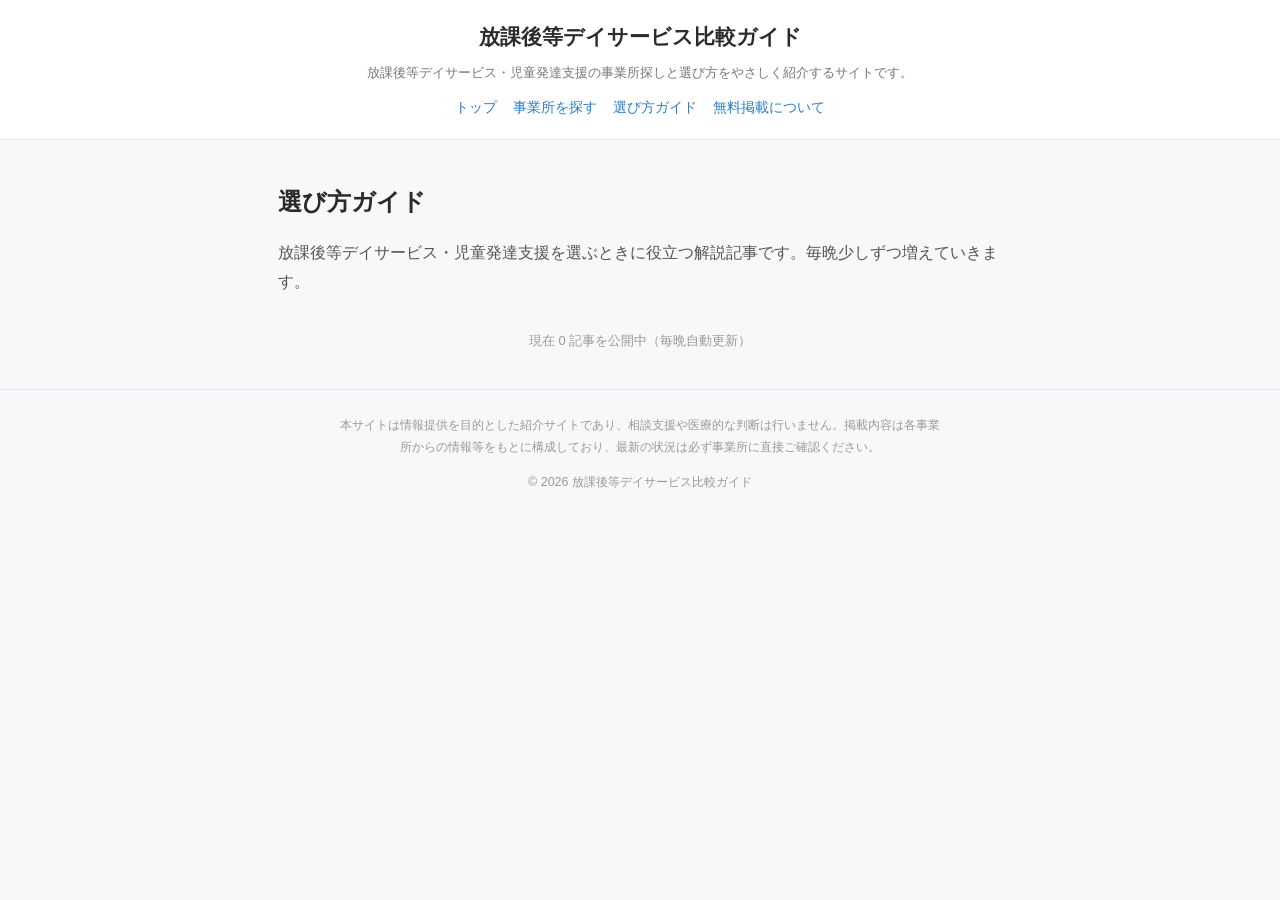
==== docs/articles.html @ 0d0753ae "初期雛形: kurashi-guide方式のコラム自動生成 + 事業所紹介ページ 放課後等デイサービス比較ガイドのMVP。kurashi-guideと同じ GitHub Actions夜間自動執筆の仕" ====
<!DOCTYPE html>
<html lang="ja">
<head>
<meta charset="utf-8">
<meta name="viewport" content="width=device-width, initial-scale=1">
<title>選び方ガイド | 放課後等デイサービス比較ガイド</title>
<meta name="description" content="放課後等デイサービスの選び方や制度について解説する記事の一覧です。">
<meta name="robots" content="index,follow">
<link rel="canonical" href="https://ham225.github.io/houkago-day-guide/articles.html">
<meta property="og:title" content="選び方ガイド | 放課後等デイサービス比較ガイド">
<meta property="og:description" content="放課後等デイサービスの選び方や制度について解説する記事の一覧です。">
<meta property="og:type" content="article">
<meta property="og:site_name" content="放課後等デイサービス比較ガイド">
<link rel="stylesheet" href="style.css">
<!-- AdSense用: 審査通過後にここへ広告コードを貼る -->
</head>
<body>
<header class="site-header">
  <a class="site-title" href="index.html">放課後等デイサービス比較ガイド</a>
  <p class="site-tagline">放課後等デイサービス・児童発達支援の事業所探しと選び方をやさしく紹介するサイトです。</p>
  <nav class="site-nav">
    <a href="index.html">トップ</a>
    <a href="facilities.html">事業所を探す</a>
    <a href="articles.html">選び方ガイド</a>
    <a href="about-listing.html">無料掲載について</a>
  </nav>
</header>
<main class="container">

<h1 class="index-h1">選び方ガイド</h1>
<p class="index-lead">放課後等デイサービス・児童発達支援を選ぶときに役立つ解説記事です。毎晩少しずつ増えていきます。</p>
<ul class="card-list">
</ul>
<p class="count">現在 0 記事を公開中（毎晩自動更新）</p>

</main>
<footer class="site-footer">
  <p class="disclaimer">本サイトは情報提供を目的とした紹介サイトであり、相談支援や医療的な判断は行いません。掲載内容は各事業所からの情報等をもとに構成しており、最新の状況は必ず事業所に直接ご確認ください。</p>
  <p>&copy; 2026 放課後等デイサービス比較ガイド</p>
</footer>
</body>
</html>
---- docs/style.css ----
:root{--bg:#f6f8fa;--ink:#2b2b2b;--accent:#2d7dc4;--card:#fff;--line:#e2e8ee}
*{box-sizing:border-box}body{margin:0;font-family:-apple-system,"Hiragino Kaku Gothic ProN","Yu Gothic",sans-serif;
background:var(--bg);color:var(--ink);line-height:1.8}
a{color:var(--accent);text-decoration:none}a:hover{text-decoration:underline}
.site-header{background:#fff;border-bottom:1px solid var(--line);padding:18px 20px;text-align:center}
.site-title{font-size:1.3rem;font-weight:700;color:var(--ink)}
.site-tagline{margin:6px 0 0;font-size:.8rem;color:#777}
.site-nav{margin-top:12px;display:flex;gap:16px;justify-content:center;flex-wrap:wrap;font-size:.85rem}
.container{max-width:760px;margin:0 auto;padding:24px 18px}
.index-h1{font-size:1.5rem}.index-lead{color:#555}
.section-h2{font-size:1.15rem;border-left:5px solid var(--accent);padding-left:12px;margin-top:34px}
.card-list{list-style:none;padding:0;margin:0;display:grid;gap:14px}
.card a{display:block;background:var(--card);border:1px solid var(--line);border-radius:12px;
padding:16px 18px;color:var(--ink)}
.card a:hover{border-color:var(--accent);text-decoration:none}
.card-title{display:block;font-weight:700;font-size:1.05rem}
.card-desc{display:block;color:#666;font-size:.85rem;margin:6px 0}
.card-date{display:block;color:#aaa;font-size:.75rem}
.more{margin-top:10px;font-size:.85rem}
.count{color:#999;font-size:.8rem;text-align:center;margin-top:16px}
article h1{font-size:1.5rem;line-height:1.4}
.crumb{font-size:.8rem;color:#999}.meta{color:#999;font-size:.8rem}
.tags{margin:8px 0 20px}.tag{display:inline-block;background:#e7f0f8;color:#2d5f8a;
font-size:.72rem;padding:3px 8px;border-radius:20px;margin-right:6px}
.fac-table{width:100%;border-collapse:collapse;margin:16px 0}
.fac-table th{text-align:left;color:#666;font-size:.85rem;padding:8px 12px 8px 0;width:110px;vertical-align:top}
.fac-table td{padding:8px 0;border-bottom:1px solid var(--line)}
.article-body h2{border-left:5px solid var(--accent);padding-left:12px;margin-top:34px;font-size:1.2rem}
.article-body h3{margin-top:24px;font-size:1.05rem}
.article-body ul,.article-body ol{padding-left:1.4em}
.back{margin-top:40px}
.faq{margin-top:40px}.faq h2{border-left:5px solid var(--accent);padding-left:12px;font-size:1.2rem}
.faq-item{background:var(--card);border:1px solid var(--line);border-radius:10px;padding:12px 16px;margin:10px 0}
.faq-item summary{font-weight:700;cursor:pointer}
.faq-item p{margin:10px 0 0;color:#555}
.related{margin-top:40px;background:var(--card);border:1px solid var(--line);border-radius:12px;padding:16px 20px}
.related h2{font-size:1.1rem;margin-top:0}
.related ul{margin:0;padding-left:1.2em}.related li{margin:6px 0}
.site-footer{border-top:1px solid var(--line);padding:24px 18px;text-align:center;color:#999;font-size:.78rem}
.disclaimer{max-width:600px;margin:0 auto 10px}
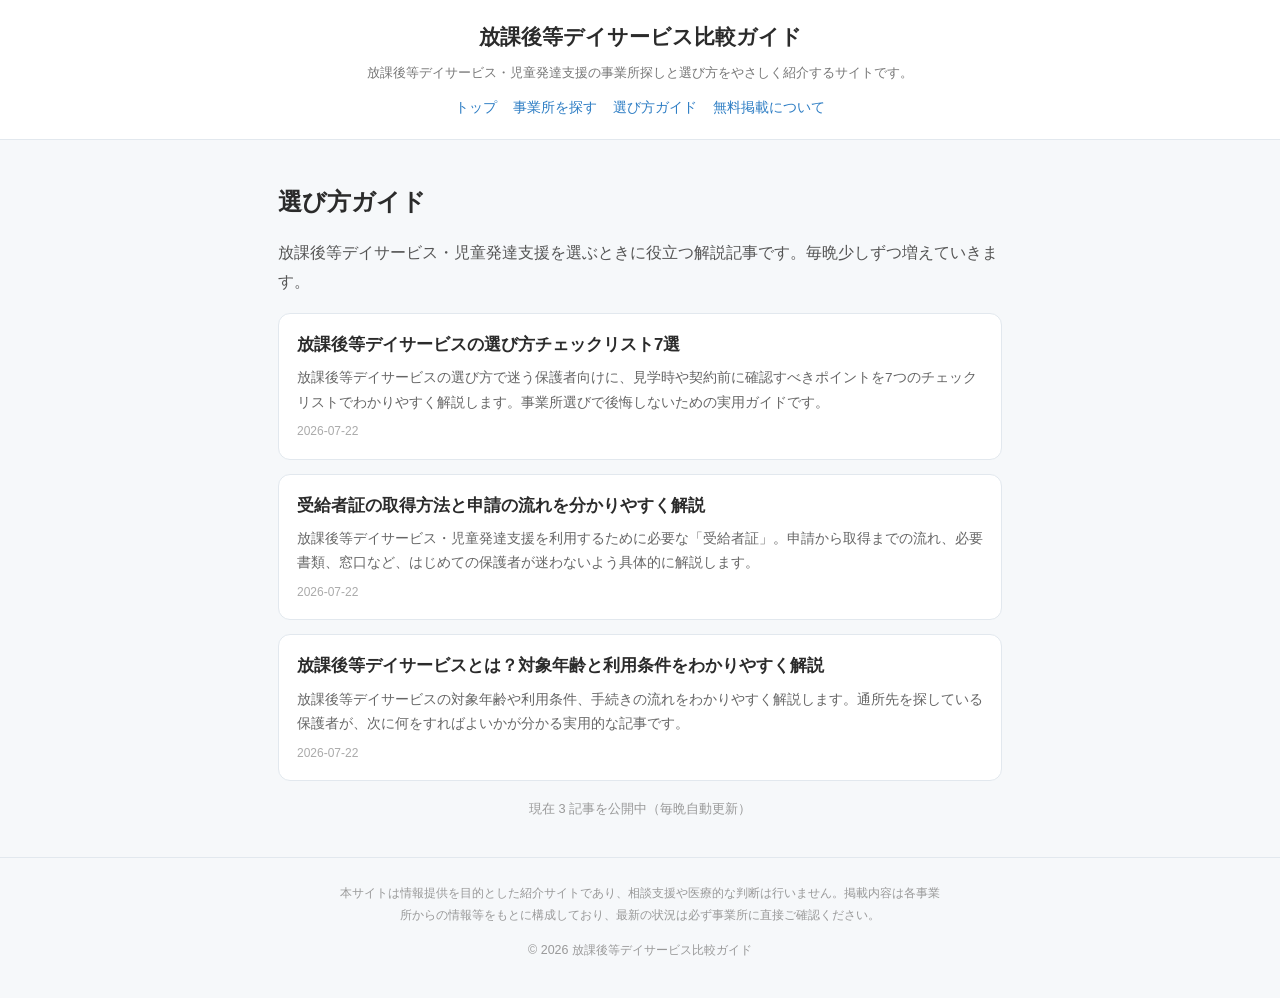
==== commit c0eec6a1: "自動生成: 2026-07-22" ====
--- a/docs/articles.html
+++ b/docs/articles.html
@@ -30,8 +30,29 @@
 <h1 class="index-h1">選び方ガイド</h1>
 <p class="index-lead">放課後等デイサービス・児童発達支援を選ぶときに役立つ解説記事です。毎晩少しずつ増えていきます。</p>
 <ul class="card-list">
+  <li class="card">
+    <a href="post-003.html">
+      <span class="card-title">放課後等デイサービスの選び方チェックリスト7選</span>
+      <span class="card-desc">放課後等デイサービスの選び方で迷う保護者向けに、見学時や契約前に確認すべきポイントを7つのチェックリストでわかりやすく解説します。事業所選びで後悔しないための実用ガイドです。</span>
+      <span class="card-date">2026-07-22</span>
+    </a>
+  </li>
+  <li class="card">
+    <a href="post-002.html">
+      <span class="card-title">受給者証の取得方法と申請の流れを分かりやすく解説</span>
+      <span class="card-desc">放課後等デイサービス・児童発達支援を利用するために必要な「受給者証」。申請から取得までの流れ、必要書類、窓口など、はじめての保護者が迷わないよう具体的に解説します。</span>
+      <span class="card-date">2026-07-22</span>
+    </a>
+  </li>
+  <li class="card">
+    <a href="post-001.html">
+      <span class="card-title">放課後等デイサービスとは？対象年齢と利用条件をわかりやすく解説</span>
+      <span class="card-desc">放課後等デイサービスの対象年齢や利用条件、手続きの流れをわかりやすく解説します。通所先を探している保護者が、次に何をすればよいかが分かる実用的な記事です。</span>
+      <span class="card-date">2026-07-22</span>
+    </a>
+  </li>
 </ul>
-<p class="count">現在 0 記事を公開中（毎晩自動更新）</p>
+<p class="count">現在 3 記事を公開中（毎晩自動更新）</p>
 
 </main>
 <footer class="site-footer">
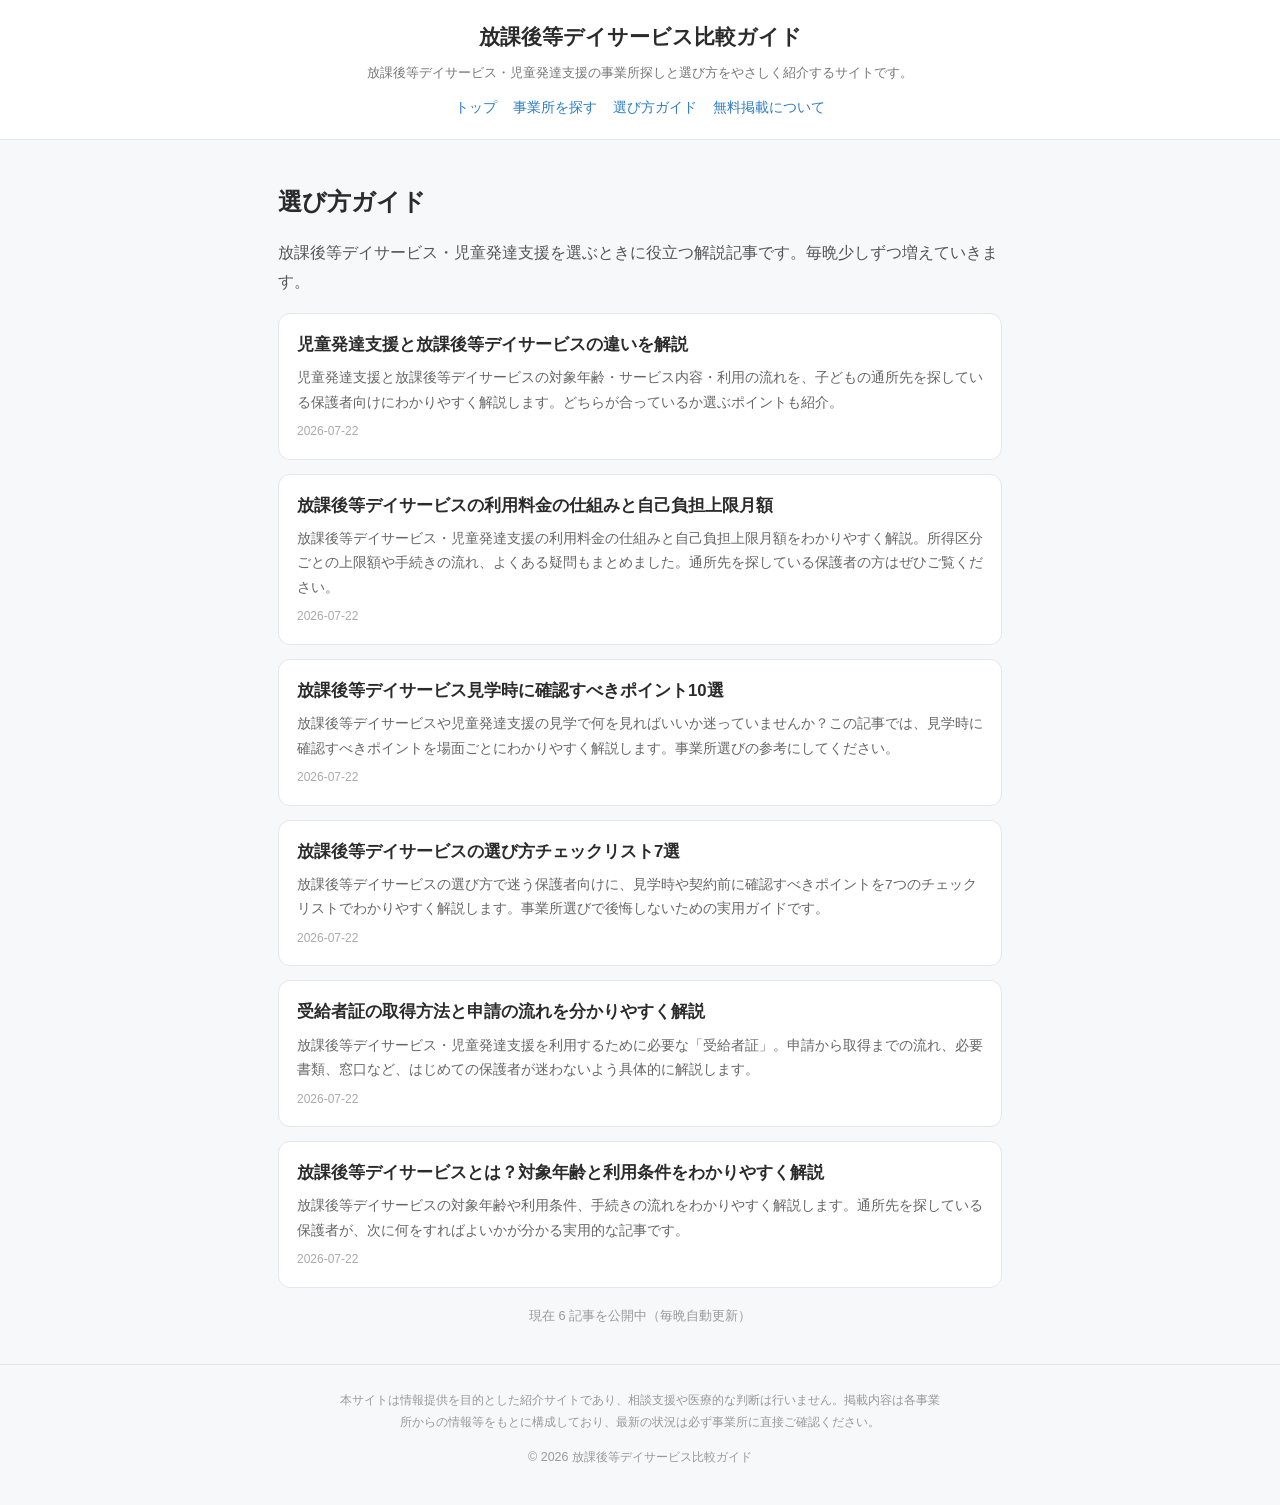
==== commit a694c6f9: "自動生成: 2026-07-22" ====
--- a/docs/articles.html
+++ b/docs/articles.html
@@ -31,6 +31,27 @@
 <p class="index-lead">放課後等デイサービス・児童発達支援を選ぶときに役立つ解説記事です。毎晩少しずつ増えていきます。</p>
 <ul class="card-list">
   <li class="card">
+    <a href="post-006.html">
+      <span class="card-title">児童発達支援と放課後等デイサービスの違いを解説</span>
+      <span class="card-desc">児童発達支援と放課後等デイサービスの対象年齢・サービス内容・利用の流れを、子どもの通所先を探している保護者向けにわかりやすく解説します。どちらが合っているか選ぶポイントも紹介。</span>
+      <span class="card-date">2026-07-22</span>
+    </a>
+  </li>
+  <li class="card">
+    <a href="post-005.html">
+      <span class="card-title">放課後等デイサービスの利用料金の仕組みと自己負担上限月額</span>
+      <span class="card-desc">放課後等デイサービス・児童発達支援の利用料金の仕組みと自己負担上限月額をわかりやすく解説。所得区分ごとの上限額や手続きの流れ、よくある疑問もまとめました。通所先を探している保護者の方はぜひご覧ください。</span>
+      <span class="card-date">2026-07-22</span>
+    </a>
+  </li>
+  <li class="card">
+    <a href="post-004.html">
+      <span class="card-title">放課後等デイサービス見学時に確認すべきポイント10選</span>
+      <span class="card-desc">放課後等デイサービスや児童発達支援の見学で何を見ればいいか迷っていませんか？この記事では、見学時に確認すべきポイントを場面ごとにわかりやすく解説します。事業所選びの参考にしてください。</span>
+      <span class="card-date">2026-07-22</span>
+    </a>
+  </li>
+  <li class="card">
     <a href="post-003.html">
       <span class="card-title">放課後等デイサービスの選び方チェックリスト7選</span>
       <span class="card-desc">放課後等デイサービスの選び方で迷う保護者向けに、見学時や契約前に確認すべきポイントを7つのチェックリストでわかりやすく解説します。事業所選びで後悔しないための実用ガイドです。</span>
@@ -52,7 +73,7 @@
     </a>
   </li>
 </ul>
-<p class="count">現在 3 記事を公開中（毎晩自動更新）</p>
+<p class="count">現在 6 記事を公開中（毎晩自動更新）</p>
 
 </main>
 <footer class="site-footer">
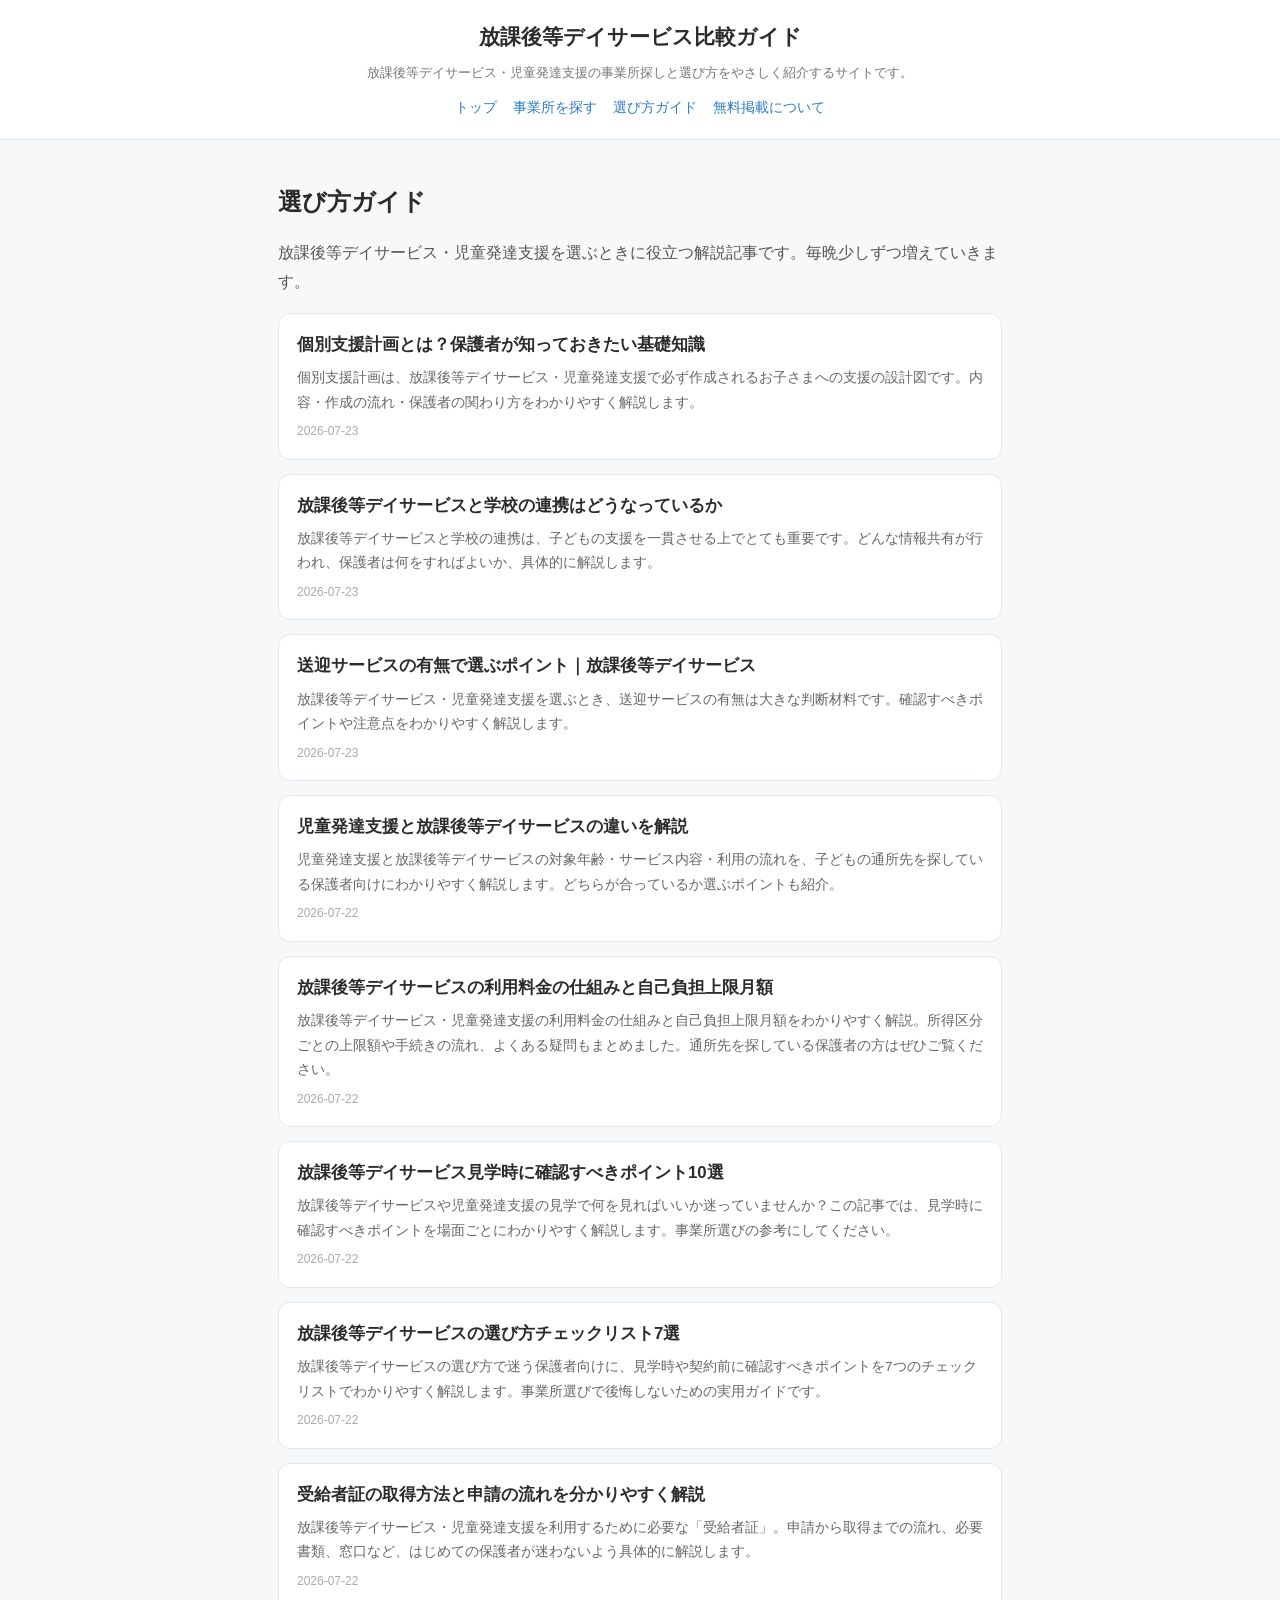
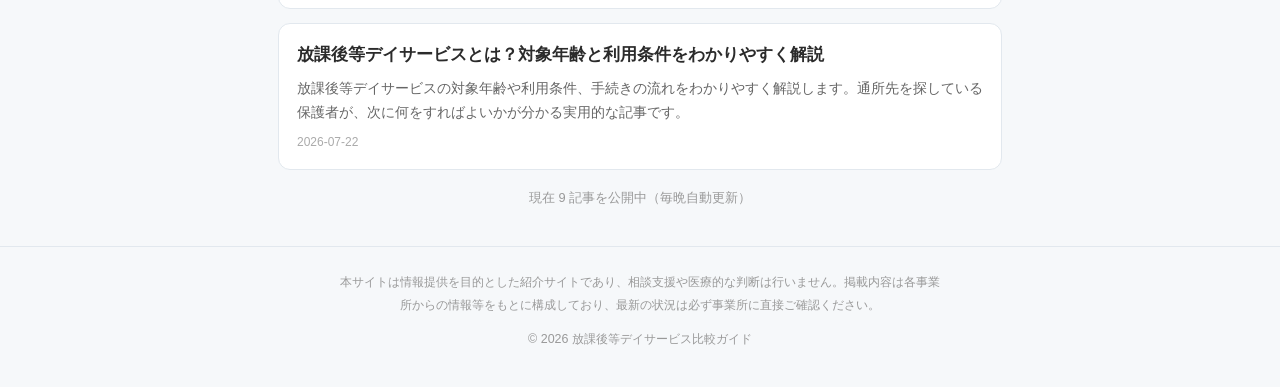
==== commit cb582eab: "自動生成: 2026-07-23" ====
--- a/docs/articles.html
+++ b/docs/articles.html
@@ -30,6 +30,27 @@
 <h1 class="index-h1">選び方ガイド</h1>
 <p class="index-lead">放課後等デイサービス・児童発達支援を選ぶときに役立つ解説記事です。毎晩少しずつ増えていきます。</p>
 <ul class="card-list">
+  <li class="card">
+    <a href="post-009.html">
+      <span class="card-title">個別支援計画とは？保護者が知っておきたい基礎知識</span>
+      <span class="card-desc">個別支援計画は、放課後等デイサービス・児童発達支援で必ず作成されるお子さまへの支援の設計図です。内容・作成の流れ・保護者の関わり方をわかりやすく解説します。</span>
+      <span class="card-date">2026-07-23</span>
+    </a>
+  </li>
+  <li class="card">
+    <a href="post-008.html">
+      <span class="card-title">放課後等デイサービスと学校の連携はどうなっているか</span>
+      <span class="card-desc">放課後等デイサービスと学校の連携は、子どもの支援を一貫させる上でとても重要です。どんな情報共有が行われ、保護者は何をすればよいか、具体的に解説します。</span>
+      <span class="card-date">2026-07-23</span>
+    </a>
+  </li>
+  <li class="card">
+    <a href="post-007.html">
+      <span class="card-title">送迎サービスの有無で選ぶポイント｜放課後等デイサービス</span>
+      <span class="card-desc">放課後等デイサービス・児童発達支援を選ぶとき、送迎サービスの有無は大きな判断材料です。確認すべきポイントや注意点をわかりやすく解説します。</span>
+      <span class="card-date">2026-07-23</span>
+    </a>
+  </li>
   <li class="card">
     <a href="post-006.html">
       <span class="card-title">児童発達支援と放課後等デイサービスの違いを解説</span>
@@ -73,7 +94,7 @@
     </a>
   </li>
 </ul>
-<p class="count">現在 6 記事を公開中（毎晩自動更新）</p>
+<p class="count">現在 9 記事を公開中（毎晩自動更新）</p>
 
 </main>
 <footer class="site-footer">
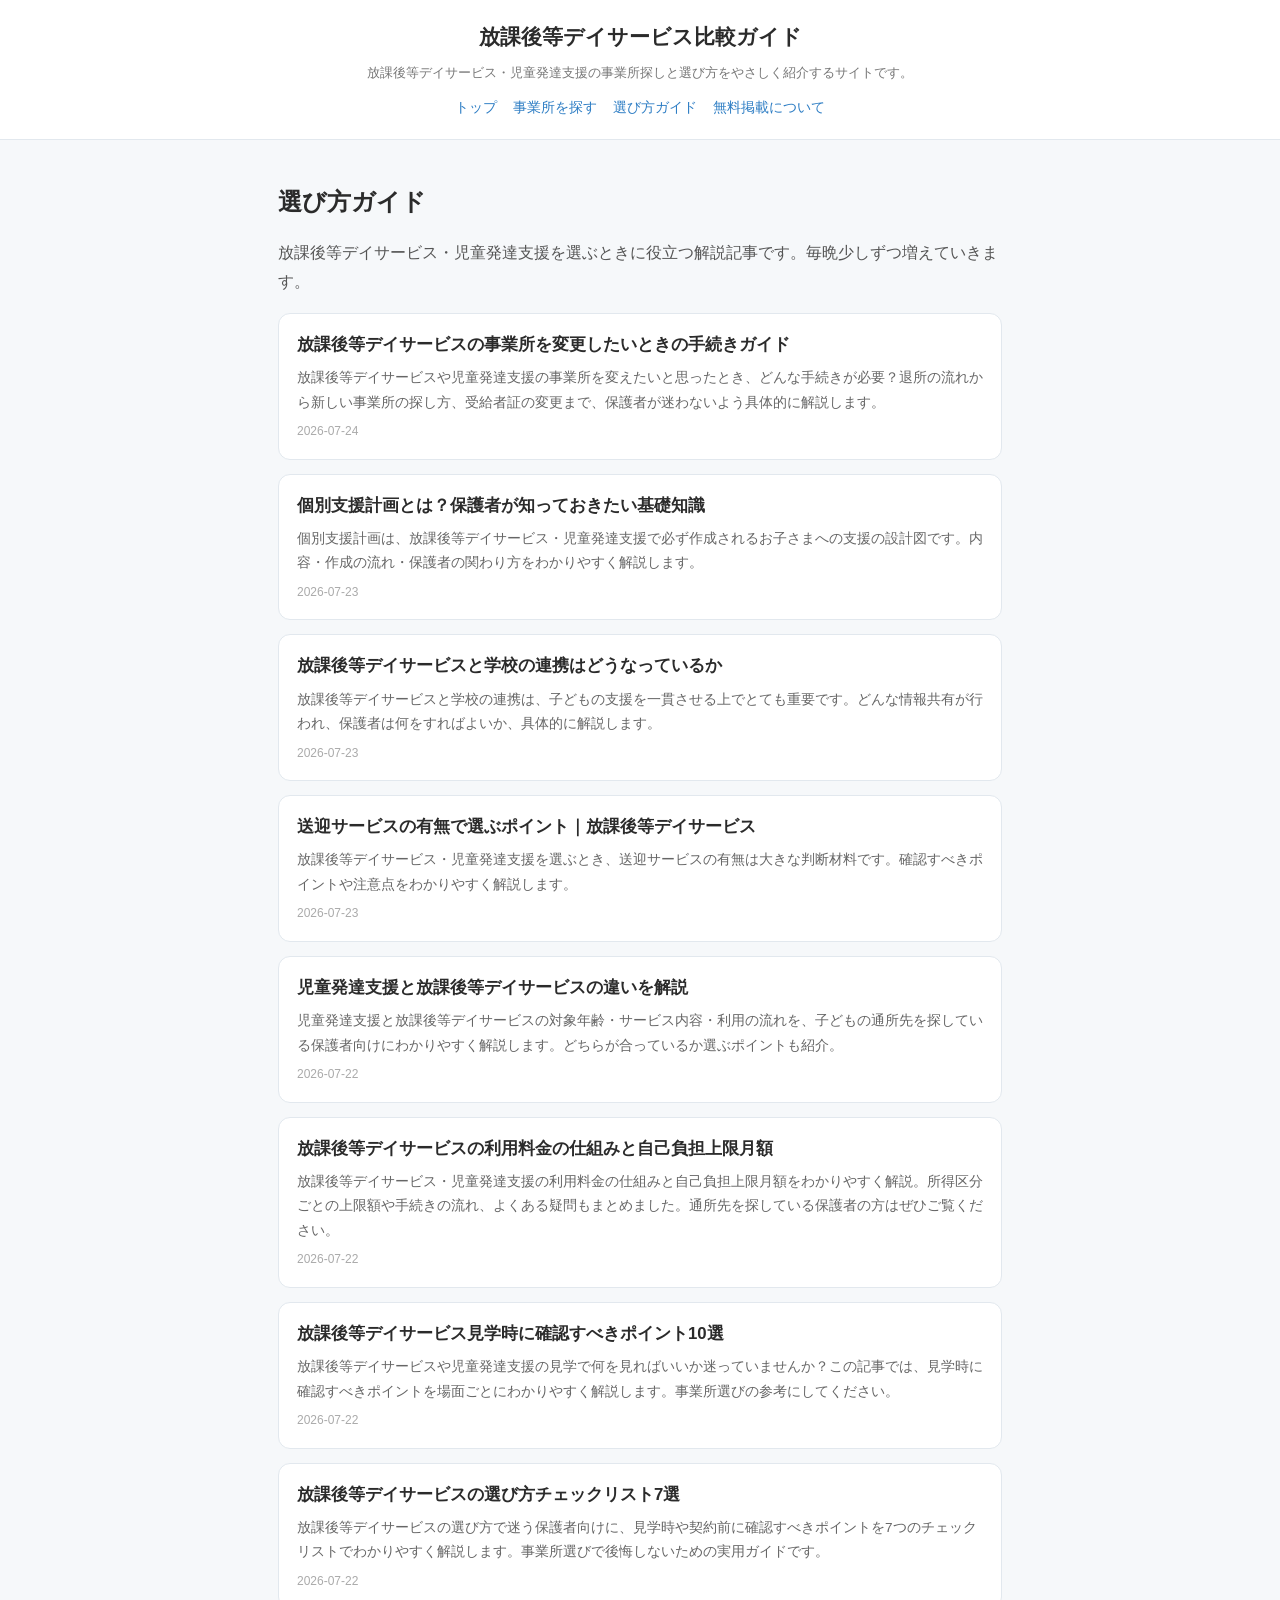
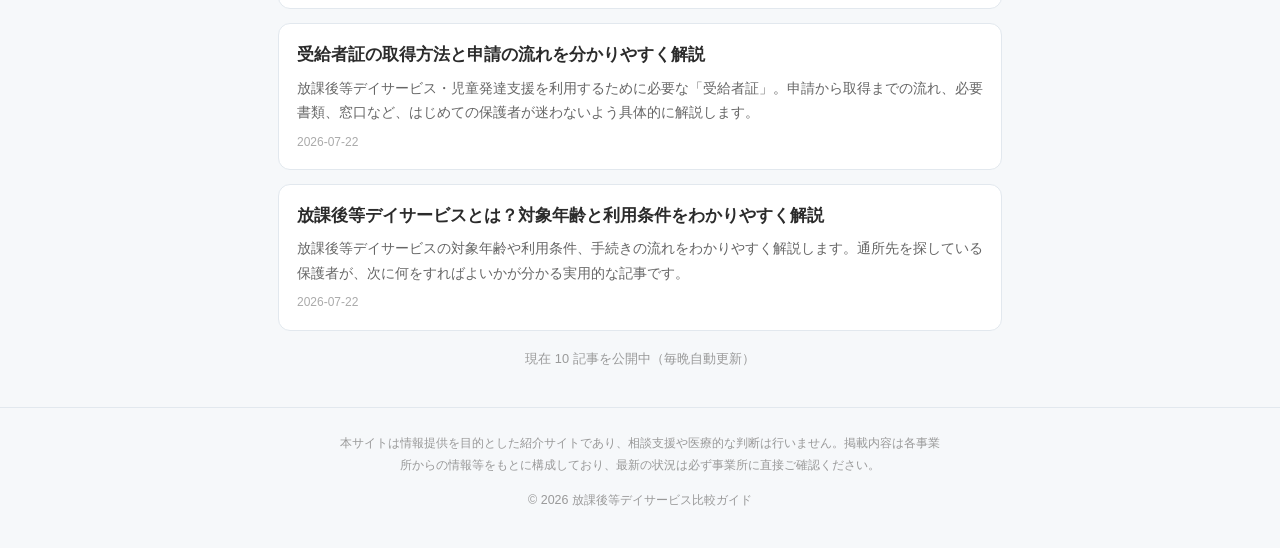
==== commit 3b4804b2: "自動生成: 2026-07-24" ====
--- a/docs/articles.html
+++ b/docs/articles.html
@@ -30,6 +30,13 @@
 <h1 class="index-h1">選び方ガイド</h1>
 <p class="index-lead">放課後等デイサービス・児童発達支援を選ぶときに役立つ解説記事です。毎晩少しずつ増えていきます。</p>
 <ul class="card-list">
+  <li class="card">
+    <a href="post-010.html">
+      <span class="card-title">放課後等デイサービスの事業所を変更したいときの手続きガイド</span>
+      <span class="card-desc">放課後等デイサービスや児童発達支援の事業所を変えたいと思ったとき、どんな手続きが必要？退所の流れから新しい事業所の探し方、受給者証の変更まで、保護者が迷わないよう具体的に解説します。</span>
+      <span class="card-date">2026-07-24</span>
+    </a>
+  </li>
   <li class="card">
     <a href="post-009.html">
       <span class="card-title">個別支援計画とは？保護者が知っておきたい基礎知識</span>
@@ -94,7 +101,7 @@
     </a>
   </li>
 </ul>
-<p class="count">現在 9 記事を公開中（毎晩自動更新）</p>
+<p class="count">現在 10 記事を公開中（毎晩自動更新）</p>
 
 </main>
 <footer class="site-footer">
